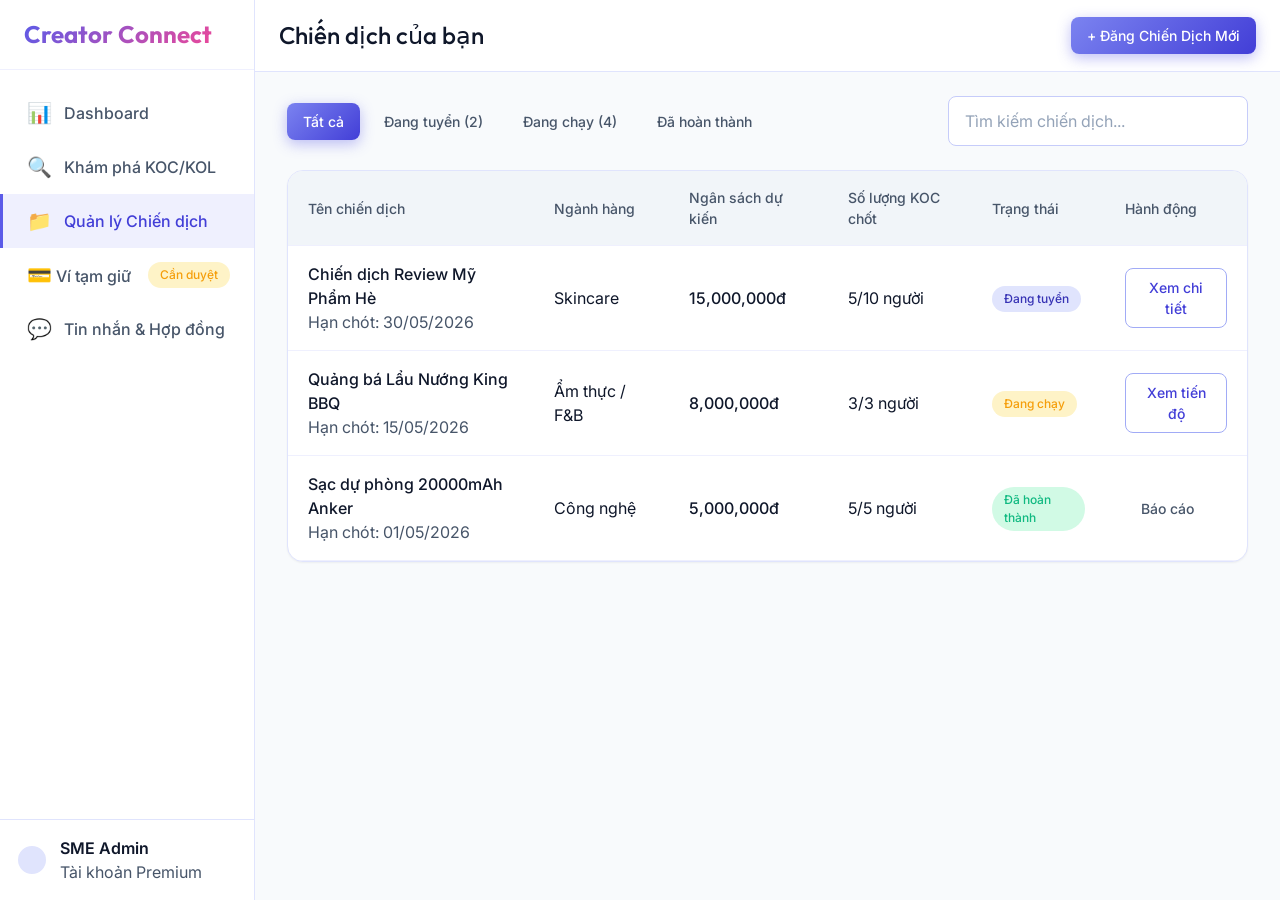
==== campaigns.html @ de3c9b95 "Initial commit: Complete Creator Connect Prototype Hub" ====
<!DOCTYPE html>
<html lang="vi">
<head>
  <meta charset="UTF-8">
  <meta name="viewport" content="width=device-width, initial-scale=1.0">
  <title>Creator Connect | Quản lý Chiến dịch</title>
  
  <link rel="stylesheet" href="assets/css/variables.css">
  <link rel="stylesheet" href="assets/css/global.css">
  <link rel="stylesheet" href="assets/css/components.css">
  <link rel="stylesheet" href="assets/css/layouts.css">
</head>
<body>

  <div class="dashboard-layout">
    
    <!-- Sidebar -->
    <aside class="sidebar">
      <div class="sidebar-header">
        <h2 class="text-xl gradient-text">Creator Connect</h2>
      </div>
      <nav class="sidebar-menu">
        <a href="dashboard.html" class="menu-item"><span style="font-size: 1.25rem;">📊</span> Dashboard</a>
        <a href="search.html" class="menu-item"><span style="font-size: 1.25rem;">🔍</span> Khám phá KOC/KOL</a>
        <a href="campaigns.html" class="menu-item active"><span style="font-size: 1.25rem;">📁</span> Quản lý Chiến dịch</a>
        <a href="escrow.html" class="menu-item d-flex justify-between" style="width: 100%;">
           <div><span style="font-size: 1.25rem;">💳</span> Ví tạm giữ</div>
           <span class="badge badge-warning">Cần duyệt</span>
        </a>
        <a href="messages.html" class="menu-item"><span style="font-size: 1.25rem;">💬</span> Tin nhắn & Hợp đồng</a>
      </nav>
      <div style="padding: var(--space-4); border-top: 1px solid var(--primary-100); margin-top: auto;">
        <div class="d-flex align-center gap-3">
          <div class="avatar avatar-sm bg-primary" style="background: var(--primary-100);"></div>
          <div>
            <p class="text-sm fw-semibold">SME Admin</p>
            <p class="text-xs text-secondary">Tài khoản Premium</p>
          </div>
        </div>
      </div>
    </aside>

    <!-- Main Content -->
    <main class="main-content">
      
      <!-- Header -->
      <header class="top-header">
        <h2 class="text-lg fw-medium">Chiến dịch của bạn</h2>
        <div class="d-flex align-center gap-4">
          <button class="btn btn-primary btn-sm" data-toggle="modal" data-target="createCampaignModal">+ Đăng Chiến Dịch Mới</button>
        </div>
      </header>

      <!-- Content Area -->
      <div class="content-area">
        
        <div class="d-flex justify-between align-center mb-6">
          <div class="d-flex gap-2 filter-tabs">
            <button class="btn btn-sm btn-primary filter-btn">Tất cả</button>
            <button class="btn btn-sm btn-ghost filter-btn">Đang tuyển (2)</button>
            <button class="btn btn-sm btn-ghost filter-btn">Đang chạy (4)</button>
            <button class="btn btn-sm btn-ghost filter-btn">Đã hoàn thành</button>
          </div>
          <div style="width: 300px;">
             <input type="text" class="form-control" placeholder="Tìm kiếm chiến dịch...">
          </div>
        </div>

        <div class="card">
          <div class="table-wrapper">
             <table class="table">
               <thead>
                 <tr>
                   <th>Tên chiến dịch</th>
                   <th>Ngành hàng</th>
                   <th>Ngân sách dự kiến</th>
                   <th>Số lượng KOC chốt</th>
                   <th>Trạng thái</th>
                   <th class="text-right">Hành động</th>
                 </tr>
               </thead>
               <tbody>
                 <tr>
                   <td>
                     <p class="fw-medium text-primary">Chiến dịch Review Mỹ Phẩm Hè</p>
                     <p class="text-xs text-secondary">Hạn chót: 30/05/2026</p>
                   </td>
                   <td>Skincare</td>
                   <td class="fw-medium">15,000,000đ</td>
                   <td>5/10 người</td>
                   <td><span class="badge badge-primary">Đang tuyển</span></td>
                   <td class="text-right">
                     <button class="btn btn-outline btn-sm">Xem chi tiết</button>
                   </td>
                 </tr>
                 <tr>
                   <td>
                     <p class="fw-medium text-primary">Quảng bá Lẩu Nướng King BBQ</p>
                     <p class="text-xs text-secondary">Hạn chót: 15/05/2026</p>
                   </td>
                   <td>Ẩm thực / F&B</td>
                   <td class="fw-medium">8,000,000đ</td>
                   <td>3/3 người</td>
                   <td><span class="badge badge-warning">Đang chạy</span></td>
                   <td class="text-right">
                     <button class="btn btn-outline btn-sm">Xem tiến độ</button>
                   </td>
                 </tr>
                 <tr>
                   <td>
                     <p class="fw-medium text-primary">Sạc dự phòng 20000mAh Anker</p>
                     <p class="text-xs text-secondary">Hạn chót: 01/05/2026</p>
                   </td>
                   <td>Công nghệ</td>
                   <td class="fw-medium">5,000,000đ</td>
                   <td>5/5 người</td>
                   <td><span class="badge badge-success">Đã hoàn thành</span></td>
                   <td class="text-right">
                     <button class="btn btn-ghost btn-sm">Báo cáo</button>
                   </td>
                 </tr>
               </tbody>
             </table>
          </div>
        </div>

      </div>
    </main>
  </div>

  <!-- Modal Tạo Chiến Dịch -->
  <div class="modal-overlay" id="createCampaignModal">
    <div class="modal">
      <div class="modal-header">
        <h3 class="text-xl">Tạo Chiến Dịch Mới</h3>
        <button class="btn btn-ghost modal-close" style="padding: var(--space-2); font-size: 1.5rem;">&times;</button>
      </div>
      <div class="modal-body">
        <form>
          <div class="form-group">
            <label class="form-label">Tên chiến dịch</label>
            <input type="text" class="form-control" placeholder="Ví dụ: Giới thiệu BST Xuân Hè">
          </div>
          <div class="d-flex gap-4">
            <div class="form-group" style="flex: 1;">
              <label class="form-label">Ngành hàng</label>
              <select class="form-control"><option>Thời trang</option><option>Mỹ phẩm</option><option>Công nghệ</option></select>
            </div>
            <div class="form-group" style="flex: 1;">
              <label class="form-label">Nền tảng yêu cầu</label>
              <select class="form-control"><option>TikTok</option><option>Facebook Reels</option><option>Shopee Video</option></select>
            </div>
          </div>
          <div class="form-group">
            <label class="form-label">Mô tả Brief & Yêu cầu công việc</label>
            <textarea class="form-control" rows="4" placeholder="Viết các yêu cầu chi tiết về kịch bản, lời thoại, hashtag..."></textarea>
          </div>
          <div class="form-group">
            <label class="form-label">Ngân sách (Chưa bao gồm Ví tạm giữ)</label>
            <input type="number" class="form-control" placeholder="10,000,000">
          </div>
        </form>
      </div>
      <div class="modal-footer">
        <button class="btn btn-ghost modal-close">Hủy</button>
        <button class="btn btn-primary modal-close" onclick="showToast('Đã xuất bản chiến dịch thành công!', 'success')">Xuất bản Chiến dịch</button>
      </div>
    </div>
  </div>

  <script src="assets/js/main.js"></script>
</body>
</html>
---- assets/css/variables.css ----
@import url('https://fonts.googleapis.com/css2?family=Outfit:wght@300;400;500;600;700&family=Inter:wght@400;500;600&display=swap');

:root {
  /* =========================================================================
     COLOR TOKENS - Indigo/Violet Modern Gradient Theme
     ========================================================================= */
  
  /* Primary Colors */
  --primary-50: #eff0fe;
  --primary-100: #e0e4fd;
  --primary-200: #c6ccfa;
  --primary-300: #a1abf6;
  --primary-400: #7b83f0;
  --primary-500: #5b5be8; /* Core Branding */
  --primary-600: #423ed7;
  --primary-700: #3632b4;
  --primary-800: #2d2a92;
  --primary-900: #272773;

  /* Accent Colors */
  --accent-500: #ec4899; /* Pink subtle accent for gradients */
  --accent-blue: #0ea5e9;

  /* Neutral Background & Surface Colors (Light Mode Default) */
  --bg-main: #f8fafc;
  --bg-surface: #ffffff;
  --bg-surface-hover: #f1f5f9;
  
  /* Text Colors */
  --text-primary: #0f172a;
  --text-secondary: #475569;
  --text-tertiary: #94a3b8;
  --text-on-primary: #ffffff;

  /* State Colors */
  --success-500: #10b981;
  --success-bg: #d1fae5;
  --warning-500: #f59e0b;
  --warning-bg: #fef3c7;
  --danger-500: #ef4444;
  --danger-bg: #fee2e2;

  /* Escrow Specific Colors */
  --escrow-color: #8b5cf6;
  --escrow-bg: #ede9fe;

  /* =========================================================================
     TYPOGRAPHY TOKENS
     ========================================================================= */
  --font-heading: 'Outfit', sans-serif;
  --font-body: 'Inter', sans-serif;

  --text-xs: 0.75rem;     /* 12px */
  --text-sm: 0.875rem;    /* 14px */
  --text-base: 1rem;      /* 16px */
  --text-md: 1.125rem;    /* 18px */
  --text-lg: 1.25rem;     /* 20px */
  --text-xl: 1.5rem;      /* 24px */
  --text-2xl: 1.875rem;   /* 30px */
  --text-3xl: 2.25rem;    /* 36px */
  --text-4xl: 3rem;       /* 48px */

  --font-weight-regular: 400;
  --font-weight-medium: 500;
  --font-weight-semibold: 600;
  --font-weight-bold: 700;

  /* =========================================================================
     SPACING & SIZING
     ========================================================================= */
  --space-1: 0.25rem;  /* 4px */
  --space-2: 0.5rem;   /* 8px */
  --space-3: 0.75rem;  /* 12px */
  --space-4: 1rem;     /* 16px */
  --space-5: 1.25rem;  /* 20px */
  --space-6: 1.5rem;   /* 24px */
  --space-8: 2rem;     /* 32px */
  --space-10: 2.5rem;  /* 40px */
  --space-12: 3rem;    /* 48px */
  --space-16: 4rem;    /* 64px */

  --radius-sm: 0.375rem; /* 6px */
  --radius-md: 0.5rem;   /* 8px */
  --radius-lg: 0.75rem;  /* 12px */
  --radius-xl: 1rem;     /* 16px */
  --radius-2xl: 1.5rem;  /* 24px */
  --radius-full: 9999px;

  /* =========================================================================
     EFFECTS & SHADOWS
     ========================================================================= */
  --shadow-sm: 0 1px 2px 0 rgb(0 0 0 / 0.05);
  --shadow-md: 0 4px 6px -1px rgb(0 0 0 / 0.05), 0 2px 4px -2px rgb(0 0 0 / 0.05);
  --shadow-lg: 0 10px 15px -3px rgb(0 0 0 / 0.05), 0 4px 6px -4px rgb(0 0 0 / 0.05);
  --shadow-xl: 0 20px 25px -5px rgb(0 0 0 / 0.1), 0 8px 10px -6px rgb(0 0 0 / 0.1);
  --shadow-primary: 0 10px 20px -5px var(--primary-300);

  /* Glassmorphism */
  --glass-bg: rgba(255, 255, 255, 0.7);
  --glass-border: rgba(255, 255, 255, 0.4);
  --glass-blur: blur(12px);

  /* Gradients */
  --gradient-primary: linear-gradient(135deg, var(--primary-400), var(--primary-600));
  --gradient-vibrant: linear-gradient(135deg, var(--primary-500), var(--accent-500));
  
  /* Transitions */
  --transition-fast: 150ms cubic-bezier(0.4, 0, 0.2, 1);
  --transition-normal: 250ms cubic-bezier(0.4, 0, 0.2, 1);
  --transition-bounce: 500ms cubic-bezier(0.34, 1.56, 0.64, 1);
}

/* Dark Mode Overrides (Optional / To be toggled by JS on body) */
body.dark-theme {
  --bg-main: #0f172a;
  --bg-surface: #1e293b;
  --bg-surface-hover: #334155;
  
  --text-primary: #f8fafc;
  --text-secondary: #cbd5e1;
  --text-tertiary: #64748b;

  --glass-bg: rgba(30, 41, 59, 0.7);
  --glass-border: rgba(255, 255, 255, 0.1);

  --shadow-md: 0 4px 6px -1px rgb(0 0 0 / 0.3);
  --shadow-lg: 0 10px 15px -3px rgb(0 0 0 / 0.3);
}
---- assets/css/global.css ----
@import url('./variables.css');

/* =========================================================================
   RESET & NORMALIZE
   ========================================================================= */
*, *::before, *::after {
  box-sizing: border-box;
  margin: 0;
  padding: 0;
}

html {
  font-size: 16px;
  scroll-behavior: smooth;
}

body {
  font-family: var(--font-body);
  color: var(--text-primary);
  background-color: var(--bg-main);
  line-height: 1.5;
  -webkit-font-smoothing: antialiased;
  -moz-osx-font-smoothing: grayscale;
  min-height: 100vh;
  display: flex;
  flex-direction: column;
}

h1, h2, h3, h4, h5, h6 {
  font-family: var(--font-heading);
  font-weight: var(--font-weight-bold);
  line-height: 1.2;
  color: var(--text-primary);
}

a {
  text-decoration: none;
  color: var(--primary-600);
  transition: color var(--transition-fast);
}

a:hover {
  color: var(--primary-700);
}

img, picture, video, canvas, svg {
  display: block;
  max-width: 100%;
}

input, button, textarea, select {
  font: inherit;
  outline: none;
  border: none;
}

ul, ol {
  list-style: none;
}

/* =========================================================================
   UTILITIES
   ========================================================================= */
.text-center { text-align: center; }
.text-left { text-align: left; }
.text-right { text-align: right; }

.font-heading { font-family: var(--font-heading); }
.font-body { font-family: var(--font-body); }

.fw-regular { font-weight: var(--font-weight-regular); }
.fw-medium { font-weight: var(--font-weight-medium); }
.fw-semibold { font-weight: var(--font-weight-semibold); }
.fw-bold { font-weight: var(--font-weight-bold); }

.text-primary { color: var(--text-primary); }
.text-secondary { color: var(--text-secondary); }
.text-tertiary { color: var(--text-tertiary); }
.text-accent { color: var(--primary-500); }
.text-success { color: var(--success-500); }

/* Spacing Helpers */
.mb-1 { margin-bottom: var(--space-1); }
.mb-2 { margin-bottom: var(--space-2); }
.mb-3 { margin-bottom: var(--space-3); }
.mb-4 { margin-bottom: var(--space-4); }
.mb-6 { margin-bottom: var(--space-6); }
.mb-8 { margin-bottom: var(--space-8); }

.mt-2 { margin-top: var(--space-2); }
.mt-4 { margin-top: var(--space-4); }

.gap-2 { gap: var(--space-2); }
.gap-3 { gap: var(--space-3); }
.gap-4 { gap: var(--space-4); }

/* Flexbox Helpers */
.d-flex { display: flex; }
.flex-column { flex-direction: column; }
.align-center { align-items: center; }
.justify-center { justify-content: center; }
.justify-between { justify-content: space-between; }
.justify-end { justify-content: flex-end; }

/* Effects */
.glass-panel {
  background: var(--glass-bg);
  backdrop-filter: var(--glass-blur);
  -webkit-backdrop-filter: var(--glass-blur);
  border: 1px solid var(--glass-border);
  box-shadow: var(--shadow-lg);
}

.gradient-text {
  background: var(--gradient-vibrant);
  -webkit-background-clip: text;
  -webkit-text-fill-color: transparent;
  background-clip: text;
  color: transparent;
  display: inline-block;
}

/* Animations */
@keyframes fadeIn {
  from { opacity: 0; transform: translateY(10px); }
  to { opacity: 1; transform: translateY(0); }
}

.animate-fade-in {
  animation: fadeIn 0.6s var(--transition-normal) forwards;
}
---- assets/css/components.css ----
/* =========================================================================
   BUTTONS
   ========================================================================= */
.btn {
  display: inline-flex;
  align-items: center;
  justify-content: center;
  font-family: var(--font-body);
  font-weight: var(--font-weight-medium);
  font-size: var(--text-base);
  padding: var(--space-3) var(--space-6);
  border-radius: var(--radius-md);
  cursor: pointer;
  transition: all var(--transition-normal);
  text-decoration: none;
  gap: var(--space-2);
}

.btn:active {
  transform: scale(0.98);
}

.btn-primary {
  background: var(--gradient-primary);
  color: var(--text-on-primary);
  box-shadow: 0 4px 14px 0 rgba(91, 91, 232, 0.39);
  border: border: 1px solid transparent;
}

.btn-primary:hover {
  box-shadow: 0 6px 20px rgba(91, 91, 232, 0.23);
  transform: translateY(-2px);
  color: var(--text-on-primary);
}

.btn-outline {
  background: transparent;
  color: var(--primary-600);
  border: 1px solid var(--primary-300);
}

.btn-outline:hover {
  background: var(--primary-50);
  border-color: var(--primary-500);
}

.btn-ghost {
  background: transparent;
  color: var(--text-secondary);
}

.btn-ghost:hover {
  background: var(--bg-surface-hover);
  color: var(--primary-600);
}

.btn-sm {
  padding: var(--space-2) var(--space-4);
  font-size: var(--text-sm);
}

/* =========================================================================
   CARDS
   ========================================================================= */
.card {
  background-color: var(--bg-surface);
  border-radius: var(--radius-xl);
  box-shadow: var(--shadow-sm);
  border: 1px solid var(--primary-100);
  overflow: hidden;
  transition: box-shadow var(--transition-normal), transform var(--transition-normal);
}

.card:hover {
  box-shadow: var(--shadow-md);
  transform: translateY(-4px);
}

.card-header, .card-body, .card-footer {
  padding: var(--space-5);
}

.card-header {
  border-bottom: 1px solid var(--primary-50);
}

.card-footer {
  border-top: 1px solid var(--primary-50);
  background-color: var(--bg-main);
}

/* =========================================================================
   INPUTS & FORMS
   ========================================================================= */
.form-group {
  margin-bottom: var(--space-4);
  display: flex;
  flex-direction: column;
  gap: var(--space-2);
}

.form-label {
  font-size: var(--text-sm);
  font-weight: var(--font-weight-medium);
  color: var(--text-secondary);
}

.form-control {
  width: 100%;
  padding: var(--space-3) var(--space-4);
  border-radius: var(--radius-md);
  border: 1px solid var(--primary-200);
  background-color: var(--bg-surface);
  color: var(--text-primary);
  font-size: var(--text-base);
  transition: all var(--transition-fast);
}

.form-control:focus {
  border-color: var(--primary-500);
  box-shadow: 0 0 0 3px var(--primary-100);
  outline: none;
}

.form-control::placeholder {
  color: var(--text-tertiary);
}

/* =========================================================================
   BADGES (For Status & Tags)
   ========================================================================= */
.badge {
  display: inline-flex;
  align-items: center;
  padding: 0.25rem 0.75rem;
  font-size: var(--text-xs);
  font-weight: var(--font-weight-medium);
  border-radius: var(--radius-full);
}

.badge-primary {
  background-color: var(--primary-100);
  color: var(--primary-700);
}

.badge-success {
  background-color: var(--success-bg);
  color: var(--success-500);
}

.badge-warning {
  background-color: var(--warning-bg);
  color: var(--warning-500);
}

.badge-escrow {
  background-color: var(--escrow-bg);
  color: var(--escrow-color);
  border: 1px dashed var(--escrow-color);
}

/* =========================================================================
   AVATARS
   ========================================================================= */
.avatar {
  width: 48px;
  height: 48px;
  border-radius: 50%;
  object-fit: cover;
  border: 2px solid var(--bg-surface);
}

.avatar-sm { width: 32px; height: 32px; }
.avatar-lg { width: 64px; height: 64px; }
.avatar-xl { width: 120px; height: 120px; }

/* =========================================================================
   CUSTOM KOC CARD (Marketplace)
   ========================================================================= */
.koc-card {
  display: flex;
  flex-direction: column;
}

.koc-card .koc-cover {
  height: 120px;
  background: var(--gradient-primary);
  position: relative;
}

.koc-card .koc-avatar-wrapper {
  position: absolute;
  bottom: -32px;
  left: var(--space-5);
}

.koc-card .koc-avatar-wrapper .avatar {
  border: 4px solid var(--bg-surface);
  box-shadow: var(--shadow-sm);
}

.koc-card .koc-info {
  padding: var(--space-5);
  padding-top: calc(32px + var(--space-4));
  flex-grow: 1;
}

.koc-card .koc-stats {
  display: flex;
  gap: var(--space-4);
  margin-top: var(--space-3);
  padding-top: var(--space-3);
  border-top: 1px dashed var(--primary-100);
}

.stat-item {
  display: flex;
  flex-direction: column;
}

.stat-value {
  font-weight: var(--font-weight-bold);
  font-size: var(--text-md);
  color: var(--text-primary);
}

.stat-label {
  font-size: var(--text-xs);
  color: var(--text-tertiary);
}

/* =========================================================================
   MODALS
   ========================================================================= */
.modal-overlay {
  position: fixed;
  top: 0;
  left: 0;
  right: 0;
  bottom: 0;
  background: rgba(15, 23, 42, 0.6);
  backdrop-filter: blur(4px);
  display: flex;
  align-items: center;
  justify-content: center;
  z-index: 1000;
  opacity: 0;
  visibility: hidden;
  transition: all var(--transition-normal);
}

.modal-overlay.active {
  opacity: 1;
  visibility: visible;
}

.modal {
  background: var(--bg-surface);
  border-radius: var(--radius-2xl);
  width: 90%;
  max-width: 600px;
  max-height: 90vh;
  overflow-y: auto;
  box-shadow: var(--shadow-xl);
  transform: translateY(20px);
  transition: transform var(--transition-normal);
}

.modal-overlay.active .modal {
  transform: translateY(0);
}

.modal-header {
  padding: var(--space-5) var(--space-6);
  border-bottom: 1px solid var(--primary-50);
  display: flex;
  justify-content: space-between;
  align-items: center;
  position: sticky;
  top: 0;
  background: var(--bg-surface);
  z-index: 10;
}

.modal-body {
  padding: var(--space-6);
}

.modal-footer {
  padding: var(--space-5) var(--space-6);
  border-top: 1px solid var(--primary-50);
  display: flex;
  justify-content: flex-end;
  gap: var(--space-3);
  position: sticky;
  bottom: 0;
  background: var(--bg-surface);
  z-index: 10;
}

/* =========================================================================
   TABLES
   ========================================================================= */
.table-wrapper {
  overflow-x: auto;
}

.table {
  width: 100%;
  border-collapse: collapse;
}

.table th, .table td {
  padding: var(--space-4) var(--space-5);
  text-align: left;
  border-bottom: 1px solid var(--primary-50);
}

.table th {
  font-weight: var(--font-weight-medium);
  color: var(--text-secondary);
  background: var(--bg-surface-hover);
  font-size: var(--text-sm);
}

.table tbody tr {
  transition: background var(--transition-fast);
}

.table tbody tr:hover {
  background: var(--bg-surface-hover);
}

/* =========================================================================
   TOAST NOTIFICATIONS
   ========================================================================= */
.toast-container {
  position: fixed;
  bottom: var(--space-6);
  right: var(--space-6);
  z-index: 9999;
  display: flex;
  flex-direction: column;
  gap: var(--space-3);
  pointer-events: none;
}

.toast {
  background: var(--bg-surface);
  border-left: 4px solid var(--primary-500);
  box-shadow: var(--shadow-lg);
  padding: var(--space-3) var(--space-5);
  border-radius: var(--radius-md);
  min-width: 280px;
  max-width: 350px;
  display: flex;
  align-items: center;
  gap: var(--space-3);
  transform: translateX(120%);
  opacity: 0;
  animation: slideInToast 0.4s cubic-bezier(0.175, 0.885, 0.32, 1.275) forwards;
  pointer-events: auto;
}

.toast.success { border-left-color: var(--success-500); }
.toast.warning { border-left-color: var(--warning-500); }
.toast.error { border-left-color: var(--danger-500); }

.toast-icon {
  font-size: 20px;
}

.toast.success .toast-icon { color: var(--success-500); }
.toast.warning .toast-icon { color: var(--warning-500); }
.toast.error .toast-icon { color: var(--danger-500); }

.toast-conent { flex: 1; }
.toast-title { font-weight: var(--font-weight-bold); font-size: var(--text-sm); margin-bottom: 2px;}
.toast-message { font-size: var(--text-xs); color: var(--text-secondary); }

.toast.hiding {
  animation: fadeOutToast 0.3s ease forwards;
}

@keyframes slideInToast {
  0% { transform: translateX(120%); opacity: 0; }
  100% { transform: translateX(0); opacity: 1; }
}

@keyframes fadeOutToast {
  0% { transform: translateX(0); opacity: 1; }
  100% { transform: translateX(100%); opacity: 0; }
}
---- assets/css/layouts.css ----
/* =========================================================================
   LAYOUT UTILITIES
   ========================================================================= */
.container {
  width: 100%;
  max-width: 1280px;
  margin: 0 auto;
  padding: 0 var(--space-4);
}

/* =========================================================================
   SPLIT SCREEN LAYOUT (Login/Register)
   ========================================================================= */
.auth-layout {
  display: flex;
  min-height: 100vh;
}

.auth-hero {
  flex: 1;
  background: var(--gradient-primary);
  display: flex;
  align-items: center;
  justify-content: center;
  position: relative;
  overflow: hidden;
  color: var(--text-on-primary);
}

/* Abstract shapes for auth background */
.auth-hero::before, .auth-hero::after {
  content: '';
  position: absolute;
  border-radius: 50%;
  background: rgba(255, 255, 255, 0.1);
  filter: blur(40px);
}
.auth-hero::before { width: 400px; height: 400px; top: -100px; left: -100px; }
.auth-hero::after { width: 600px; height: 600px; bottom: -150px; right: -200px; }

.auth-form-container {
  flex: 1;
  max-width: 500px;
  background-color: var(--bg-surface);
  display: flex;
  align-items: center;
  justify-content: center;
  padding: var(--space-8);
}

.auth-form-wrapper {
  width: 100%;
  max-width: 400px;
}

/* =========================================================================
   DASHBOARD LAYOUT (Sidebar + Header + Main)
   ========================================================================= */
.dashboard-layout {
  display: flex;
  height: 100vh;
  overflow: hidden;
  background-color: var(--bg-main);
}

.sidebar {
  width: 280px;
  background-color: var(--bg-surface);
  border-right: 1px solid var(--primary-100);
  display: flex;
  flex-direction: column;
  transition: transform var(--transition-normal);
  z-index: 100;
}

.sidebar-header {
  padding: var(--space-5) var(--space-6);
  border-bottom: 1px solid var(--primary-50);
}

.sidebar-menu {
  padding: var(--space-4) 0;
  flex-grow: 1;
  overflow-y: auto;
}

.menu-item {
  display: flex;
  align-items: center;
  gap: var(--space-3);
  padding: var(--space-3) var(--space-6);
  color: var(--text-secondary);
  text-decoration: none;
  font-weight: var(--font-weight-medium);
  transition: all var(--transition-fast);
  border-left: 3px solid transparent;
}

.menu-item:hover {
  background-color: var(--bg-surface-hover);
  color: var(--primary-600);
}

.menu-item.active {
  background-color: var(--primary-50);
  color: var(--primary-600);
  border-left-color: var(--primary-500);
}

.main-content {
  flex-grow: 1;
  display: flex;
  flex-direction: column;
  overflow: hidden;
}

.top-header {
  height: 72px;
  background-color: var(--bg-surface);
  border-bottom: 1px solid var(--primary-100);
  display: flex;
  align-items: center;
  justify-content: space-between;
  padding: 0 var(--space-6);
}

.content-area {
  flex-grow: 1;
  padding: var(--space-6) var(--space-8);
  overflow-y: auto;
}

/* =========================================================================
   MARKETPLACE GRID (Search)
   ========================================================================= */
.marketplace-layout {
  display: grid;
  grid-template-columns: 280px 1fr;
  gap: var(--space-8);
  align-items: start;
}

.filters-sidebar {
  background: var(--bg-surface);
  padding: var(--space-5);
  border-radius: var(--radius-xl);
  border: 1px solid var(--primary-100);
  position: sticky;
  top: var(--space-6);
}

.koc-grid {
  display: grid;
  grid-template-columns: repeat(auto-fill, minmax(280px, 1fr));
  gap: var(--space-6);
}

/* =========================================================================
   CHAT & MESSAGES LAYOUT
   ========================================================================= */
.chat-layout {
  display: flex;
  height: calc(100vh - 72px - 64px); /* Full height minus header & padding */
  background: var(--bg-surface);
  border-radius: var(--radius-xl);
  border: 1px solid var(--primary-100);
  overflow: hidden;
  box-shadow: var(--shadow-sm);
}

.chat-sidebar {
  width: 320px;
  border-right: 1px solid var(--primary-100);
  display: flex;
  flex-direction: column;
}

.chat-sidebar-header {
  padding: var(--space-4);
  border-bottom: 1px solid var(--primary-50);
}

.chat-list {
  flex-grow: 1;
  overflow-y: auto;
}

.chat-contact {
  padding: var(--space-4);
  display: flex;
  gap: var(--space-3);
  border-bottom: 1px solid var(--primary-50);
  cursor: pointer;
  transition: background var(--transition-fast);
}

.chat-contact:hover, .chat-contact.active {
  background: var(--bg-surface-hover);
}

.chat-main {
  flex-grow: 1;
  display: flex;
  flex-direction: column;
  background: var(--bg-main);
}

.chat-header {
  padding: var(--space-4) var(--space-6);
  border-bottom: 1px solid var(--primary-100);
  background: var(--bg-surface);
  display: flex;
  justify-content: space-between;
  align-items: center;
}

.chat-messages {
  flex-grow: 1;
  padding: var(--space-6);
  overflow-y: auto;
  display: flex;
  flex-direction: column;
  gap: var(--space-4);
}

.message {
  max-width: 70%;
  display: flex;
  flex-direction: column;
}

.message.sent {
  align-self: flex-end;
}

.message.received {
  align-self: flex-start;
}

.message-bubble {
  padding: var(--space-3) var(--space-4);
  border-radius: var(--radius-lg);
  font-size: var(--text-sm);
}

.message.sent .message-bubble {
  background: var(--primary-500);
  color: white;
  border-bottom-right-radius: 4px;
}

.message.received .message-bubble {
  background: var(--bg-surface);
  border: 1px solid var(--primary-100);
  border-bottom-left-radius: 4px;
}

.chat-input-area {
  padding: var(--space-4);
  background: var(--bg-surface);
  border-top: 1px solid var(--primary-100);
  display: flex;
  gap: var(--space-3);
}

/* E-Contract Block inside Chat */
.e-contract-block {
  background: var(--bg-surface);
  border: 1px solid var(--escrow-color);
  border-radius: var(--radius-lg);
  padding: var(--space-5);
  margin-top: var(--space-4);
  box-shadow: var(--shadow-sm);
  width: 100%;
}


/* =========================================================================
   RESPONSIVE QUERIES
   ========================================================================= */
@media (max-width: 1024px) {
  .marketplace-layout {
    grid-template-columns: 1fr;
  }
  .filters-sidebar {
    position: static;
  }
}

@media (max-width: 768px) {
  .auth-layout {
    flex-direction: column;
  }
  .auth-hero {
    min-height: 200px;
    flex: none;
  }
  .auth-form-container {
    max-width: 100%;
    padding: var(--space-4);
  }
  .dashboard-layout {
    flex-direction: column;
  }
  .sidebar {
    width: 100%;
    height: auto;
    border-right: none;
    border-bottom: 1px solid var(--primary-100);
  }
  .content-area {
    padding: var(--space-4);
  }
}
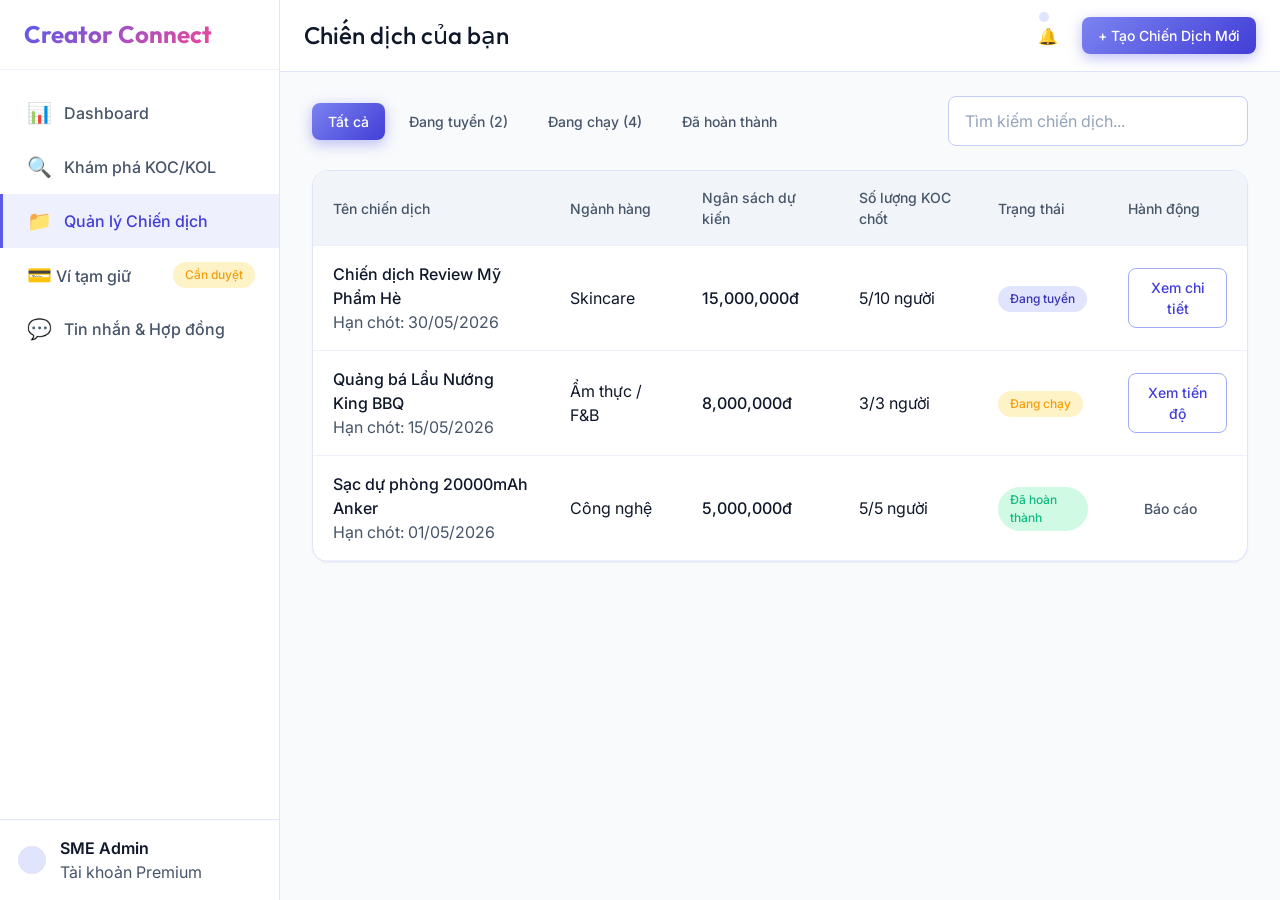
==== commit e0fa503d: "feat: add registration pages and sync login flows for all apps" ====
--- a/campaigns.html
+++ b/campaigns.html
@@ -23,13 +23,13 @@
         <a href="dashboard.html" class="menu-item"><span style="font-size: 1.25rem;">📊</span> Dashboard</a>
         <a href="search.html" class="menu-item"><span style="font-size: 1.25rem;">🔍</span> Khám phá KOC/KOL</a>
         <a href="campaigns.html" class="menu-item active"><span style="font-size: 1.25rem;">📁</span> Quản lý Chiến dịch</a>
-        <a href="escrow.html" class="menu-item d-flex justify-between" style="width: 100%;">
+        <a href="escrow.html" class="menu-item d-flex justify-between">
            <div><span style="font-size: 1.25rem;">💳</span> Ví tạm giữ</div>
            <span class="badge badge-warning">Cần duyệt</span>
         </a>
         <a href="messages.html" class="menu-item"><span style="font-size: 1.25rem;">💬</span> Tin nhắn & Hợp đồng</a>
       </nav>
-      <div style="padding: var(--space-4); border-top: 1px solid var(--primary-100); margin-top: auto;">
+      <div style="padding: var(--space-4); border-top: 1px solid var(--primary-100); margin-top: auto; cursor: pointer;" onclick="showToast('Tính năng Quản lý Tài khoản (Settings) đang được cập nhật', 'warning')">
         <div class="d-flex align-center gap-3">
           <div class="avatar avatar-sm bg-primary" style="background: var(--primary-100);"></div>
           <div>
@@ -47,7 +47,8 @@
       <header class="top-header">
         <h2 class="text-lg fw-medium">Chiến dịch của bạn</h2>
         <div class="d-flex align-center gap-4">
-          <button class="btn btn-primary btn-sm" data-toggle="modal" data-target="createCampaignModal">+ Đăng Chiến Dịch Mới</button>
+          <button class="btn btn-ghost" style="padding: var(--space-2);">🔔 <span class="badge badge-primary" style="position: absolute; top: 12px; margin-left: -8px; width: 10px; height: 10px; padding: 0;"></span></button>
+          <button class="btn btn-primary btn-sm" data-toggle="modal" data-target="createCampaignModal">+ Tạo Chiến Dịch Mới</button>
         </div>
       </header>
 
--- a/assets/css/global.css
+++ b/assets/css/global.css
@@ -95,12 +95,12 @@
 .gap-4 { gap: var(--space-4); }
 
 /* Flexbox Helpers */
-.d-flex { display: flex; }
-.flex-column { flex-direction: column; }
-.align-center { align-items: center; }
-.justify-center { justify-content: center; }
-.justify-between { justify-content: space-between; }
-.justify-end { justify-content: flex-end; }
+.d-flex { display: flex !important; }
+.flex-column { flex-direction: column !important; }
+.align-center { align-items: center !important; }
+.justify-center { justify-content: center !important; }
+.justify-between { justify-content: space-between !important; }
+.justify-end { justify-content: flex-end !important; }
 
 /* Effects */
 .glass-panel {
--- a/assets/css/layouts.css
+++ b/assets/css/layouts.css
@@ -65,6 +65,7 @@
 
 .sidebar {
   width: 280px;
+  flex-shrink: 0;
   background-color: var(--bg-surface);
   border-right: 1px solid var(--primary-100);
   display: flex;
@@ -79,6 +80,9 @@
 }
 
 .sidebar-menu {
+  display: flex;
+  flex-direction: column;
+  align-items: stretch;
   padding: var(--space-4) 0;
   flex-grow: 1;
   overflow-y: auto;
@@ -87,6 +91,7 @@
 .menu-item {
   display: flex;
   align-items: center;
+  justify-content: flex-start;
   gap: var(--space-3);
   padding: var(--space-3) var(--space-6);
   color: var(--text-secondary);
@@ -116,6 +121,8 @@
 
 .top-header {
   height: 72px;
+  min-height: 72px;
+  flex-shrink: 0;
   background-color: var(--bg-surface);
   border-bottom: 1px solid var(--primary-100);
   display: flex;
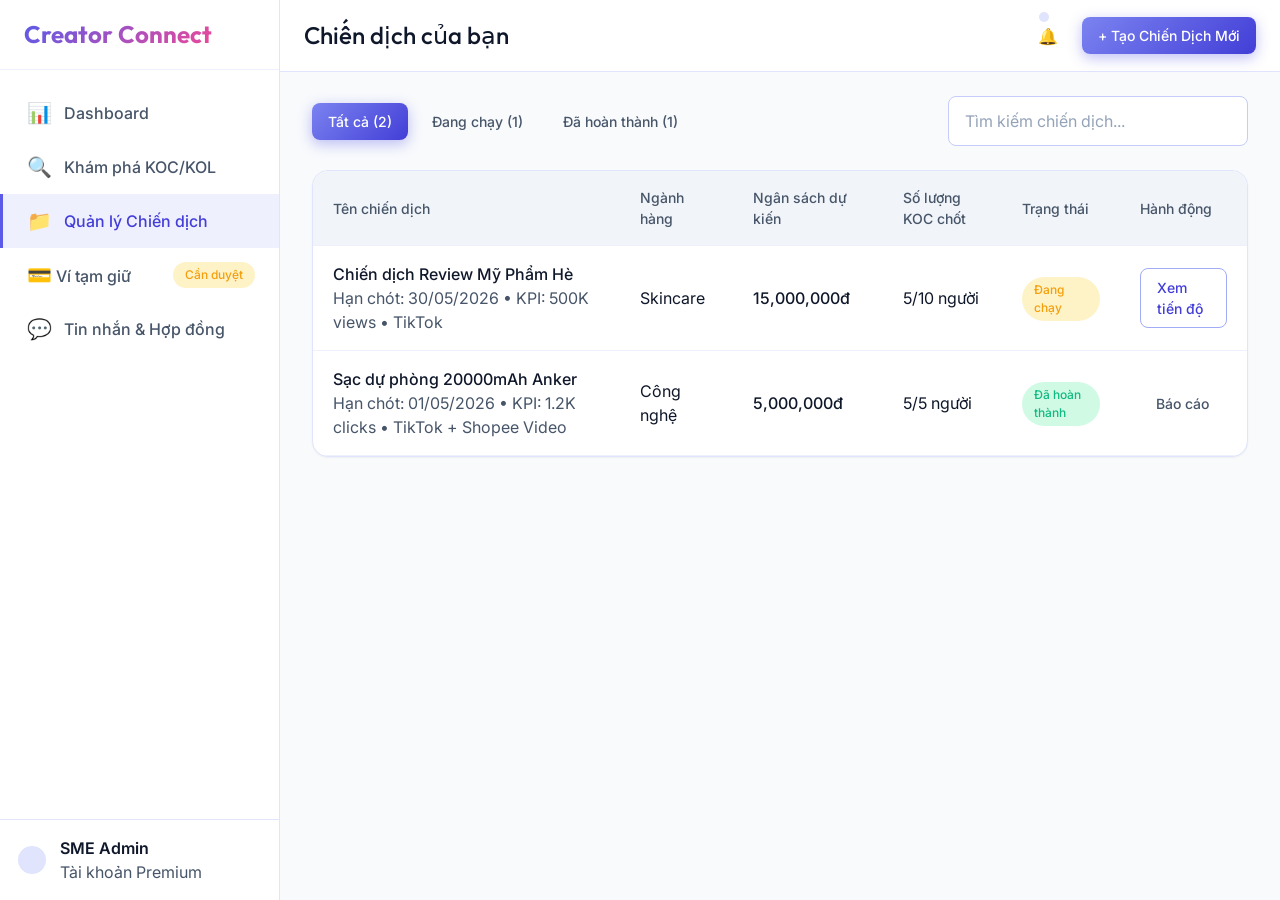
==== commit 072a48e1: "Update UI/UX: Add campaign detail, KOC profile, review detail and update existing pages" ====
--- a/campaigns.html
+++ b/campaigns.html
@@ -4,17 +4,13 @@
   <meta charset="UTF-8">
   <meta name="viewport" content="width=device-width, initial-scale=1.0">
   <title>Creator Connect | Quản lý Chiến dịch</title>
-  
   <link rel="stylesheet" href="assets/css/variables.css">
   <link rel="stylesheet" href="assets/css/global.css">
   <link rel="stylesheet" href="assets/css/components.css">
   <link rel="stylesheet" href="assets/css/layouts.css">
 </head>
 <body>
-
   <div class="dashboard-layout">
-    
-    <!-- Sidebar -->
     <aside class="sidebar">
       <div class="sidebar-header">
         <h2 class="text-xl gradient-text">Creator Connect</h2>
@@ -29,7 +25,7 @@
         </a>
         <a href="messages.html" class="menu-item"><span style="font-size: 1.25rem;">💬</span> Tin nhắn & Hợp đồng</a>
       </nav>
-      <div style="padding: var(--space-4); border-top: 1px solid var(--primary-100); margin-top: auto; cursor: pointer;" onclick="showToast('Tính năng Quản lý Tài khoản (Settings) đang được cập nhật', 'warning')">
+      <div style="padding: var(--space-4); border-top: 1px solid var(--primary-100); margin-top: auto; cursor: pointer;" onclick="showToast('Tính năng Quản lý Tài khoản đang được cập nhật', 'warning')">
         <div class="d-flex align-center gap-3">
           <div class="avatar avatar-sm bg-primary" style="background: var(--primary-100);"></div>
           <div>
@@ -40,10 +36,7 @@
       </div>
     </aside>
 
-    <!-- Main Content -->
     <main class="main-content">
-      
-      <!-- Header -->
       <header class="top-header">
         <h2 class="text-lg fw-medium">Chiến dịch của bạn</h2>
         <div class="d-flex align-center gap-4">
@@ -52,15 +45,12 @@
         </div>
       </header>
 
-      <!-- Content Area -->
       <div class="content-area">
-        
         <div class="d-flex justify-between align-center mb-6">
           <div class="d-flex gap-2 filter-tabs">
-            <button class="btn btn-sm btn-primary filter-btn">Tất cả</button>
-            <button class="btn btn-sm btn-ghost filter-btn">Đang tuyển (2)</button>
-            <button class="btn btn-sm btn-ghost filter-btn">Đang chạy (4)</button>
-            <button class="btn btn-sm btn-ghost filter-btn">Đã hoàn thành</button>
+            <button class="btn btn-sm btn-primary filter-btn">Tất cả (2)</button>
+            <button class="btn btn-sm btn-ghost filter-btn">Đang chạy (1)</button>
+            <button class="btn btn-sm btn-ghost filter-btn">Đã hoàn thành (1)</button>
           </div>
           <div style="width: 300px;">
              <input type="text" class="form-control" placeholder="Tìm kiếm chiến dịch...">
@@ -84,52 +74,37 @@
                  <tr>
                    <td>
                      <p class="fw-medium text-primary">Chiến dịch Review Mỹ Phẩm Hè</p>
-                     <p class="text-xs text-secondary">Hạn chót: 30/05/2026</p>
+                     <p class="text-xs text-secondary">Hạn chót: 30/05/2026 • KPI: 500K views • TikTok</p>
                    </td>
                    <td>Skincare</td>
                    <td class="fw-medium">15,000,000đ</td>
                    <td>5/10 người</td>
-                   <td><span class="badge badge-primary">Đang tuyển</span></td>
-                   <td class="text-right">
-                     <button class="btn btn-outline btn-sm">Xem chi tiết</button>
-                   </td>
-                 </tr>
-                 <tr>
-                   <td>
-                     <p class="fw-medium text-primary">Quảng bá Lẩu Nướng King BBQ</p>
-                     <p class="text-xs text-secondary">Hạn chót: 15/05/2026</p>
-                   </td>
-                   <td>Ẩm thực / F&B</td>
-                   <td class="fw-medium">8,000,000đ</td>
-                   <td>3/3 người</td>
                    <td><span class="badge badge-warning">Đang chạy</span></td>
                    <td class="text-right">
-                     <button class="btn btn-outline btn-sm">Xem tiến độ</button>
+                     <a href="campaign_detail.html" class="btn btn-outline btn-sm">Xem tiến độ</a>
                    </td>
                  </tr>
                  <tr>
                    <td>
                      <p class="fw-medium text-primary">Sạc dự phòng 20000mAh Anker</p>
-                     <p class="text-xs text-secondary">Hạn chót: 01/05/2026</p>
+                     <p class="text-xs text-secondary">Hạn chót: 01/05/2026 • KPI: 1.2K clicks • TikTok + Shopee Video</p>
                    </td>
                    <td>Công nghệ</td>
                    <td class="fw-medium">5,000,000đ</td>
                    <td>5/5 người</td>
                    <td><span class="badge badge-success">Đã hoàn thành</span></td>
                    <td class="text-right">
-                     <button class="btn btn-ghost btn-sm">Báo cáo</button>
+                     <a href="campaign_detail.html" class="btn btn-ghost btn-sm">Báo cáo</a>
                    </td>
                  </tr>
                </tbody>
              </table>
           </div>
         </div>
-
       </div>
     </main>
   </div>
 
-  <!-- Modal Tạo Chiến Dịch -->
   <div class="modal-overlay" id="createCampaignModal">
     <div class="modal">
       <div class="modal-header">
--- a/assets/css/components.css
+++ b/assets/css/components.css
@@ -229,6 +229,160 @@
   color: var(--text-tertiary);
 }
 
+.analytics-grid {
+  display: grid;
+  grid-template-columns: repeat(auto-fit, minmax(220px, 1fr));
+  gap: var(--space-4);
+}
+
+.analytics-card {
+  padding: var(--space-5);
+  border-radius: var(--radius-xl);
+  border: 1px solid var(--primary-100);
+  background: var(--bg-surface);
+}
+
+.analytics-card.highlight {
+  background: linear-gradient(135deg, rgba(91, 91, 232, 0.08), rgba(236, 72, 153, 0.08));
+  border-color: var(--primary-200);
+}
+
+.analytics-label {
+  font-size: var(--text-xs);
+  color: var(--text-secondary);
+  margin-bottom: var(--space-2);
+}
+
+.analytics-value {
+  font-size: 1.75rem;
+  font-weight: var(--font-weight-bold);
+  color: var(--text-primary);
+  margin-bottom: var(--space-2);
+}
+
+.analytics-meta {
+  font-size: var(--text-sm);
+  color: var(--text-secondary);
+}
+
+.detail-list,
+.timeline-list,
+.asset-grid,
+.metric-grid {
+  display: grid;
+  gap: var(--space-3);
+}
+
+.detail-row,
+.timeline-item,
+.asset-card,
+.metric-card,
+.info-panel {
+  padding: var(--space-4);
+}
+
+.detail-row,
+.timeline-item {
+  display: flex;
+  align-items: flex-start;
+  justify-content: space-between;
+  gap: var(--space-4);
+  border: 1px solid var(--primary-100);
+  border-radius: var(--radius-lg);
+  background: var(--bg-surface);
+}
+
+.asset-card,
+.metric-card,
+.info-panel {
+  border: 1px solid var(--primary-100);
+  border-radius: var(--radius-lg);
+  background: var(--bg-surface);
+}
+
+.metric-grid {
+  grid-template-columns: repeat(auto-fit, minmax(180px, 1fr));
+}
+
+.metric-card .metric-label {
+  font-size: var(--text-xs);
+  color: var(--text-secondary);
+  margin-bottom: var(--space-2);
+}
+
+.metric-card .metric-value {
+  font-size: 1.5rem;
+  font-weight: var(--font-weight-bold);
+  color: var(--text-primary);
+  margin-bottom: var(--space-2);
+}
+
+.metric-card .metric-note {
+  font-size: var(--text-sm);
+  color: var(--text-secondary);
+}
+
+.page-shell {
+  display: grid;
+  gap: var(--space-6);
+}
+
+.page-header-card {
+  padding: var(--space-6);
+  border-radius: var(--radius-2xl);
+  background: linear-gradient(135deg, rgba(91, 91, 232, 0.1), rgba(56, 189, 248, 0.08));
+  border: 1px solid var(--primary-100);
+}
+
+.section-card {
+  background: var(--bg-surface);
+  border: 1px solid var(--primary-100);
+  border-radius: var(--radius-xl);
+  overflow: hidden;
+}
+
+.section-card > .section-body {
+  padding: var(--space-6);
+}
+
+.portfolio-video-grid {
+  display: grid;
+  grid-template-columns: repeat(auto-fit, minmax(180px, 1fr));
+  gap: var(--space-4);
+}
+
+.video-thumb {
+  min-height: 220px;
+  border-radius: var(--radius-xl);
+  position: relative;
+  overflow: hidden;
+  background: linear-gradient(160deg, #c7d2fe, #818cf8);
+}
+
+.video-thumb.alt-pink {
+  background: linear-gradient(160deg, #f9a8d4, #c084fc);
+}
+
+.video-thumb.alt-blue {
+  background: linear-gradient(160deg, #93c5fd, #38bdf8);
+}
+
+.video-thumb .video-badge {
+  position: absolute;
+  left: 12px;
+  bottom: 12px;
+  background: rgba(15, 23, 42, 0.72);
+  color: white;
+  padding: 4px 8px;
+  border-radius: var(--radius-md);
+  font-size: 11px;
+}
+
+.sticky-summary {
+  position: sticky;
+  top: var(--space-6);
+}
+
 /* =========================================================================
    MODALS
    ========================================================================= */
@@ -391,4 +545,3 @@
   0% { transform: translateX(0); opacity: 1; }
   100% { transform: translateX(100%); opacity: 0; }
 }
-
